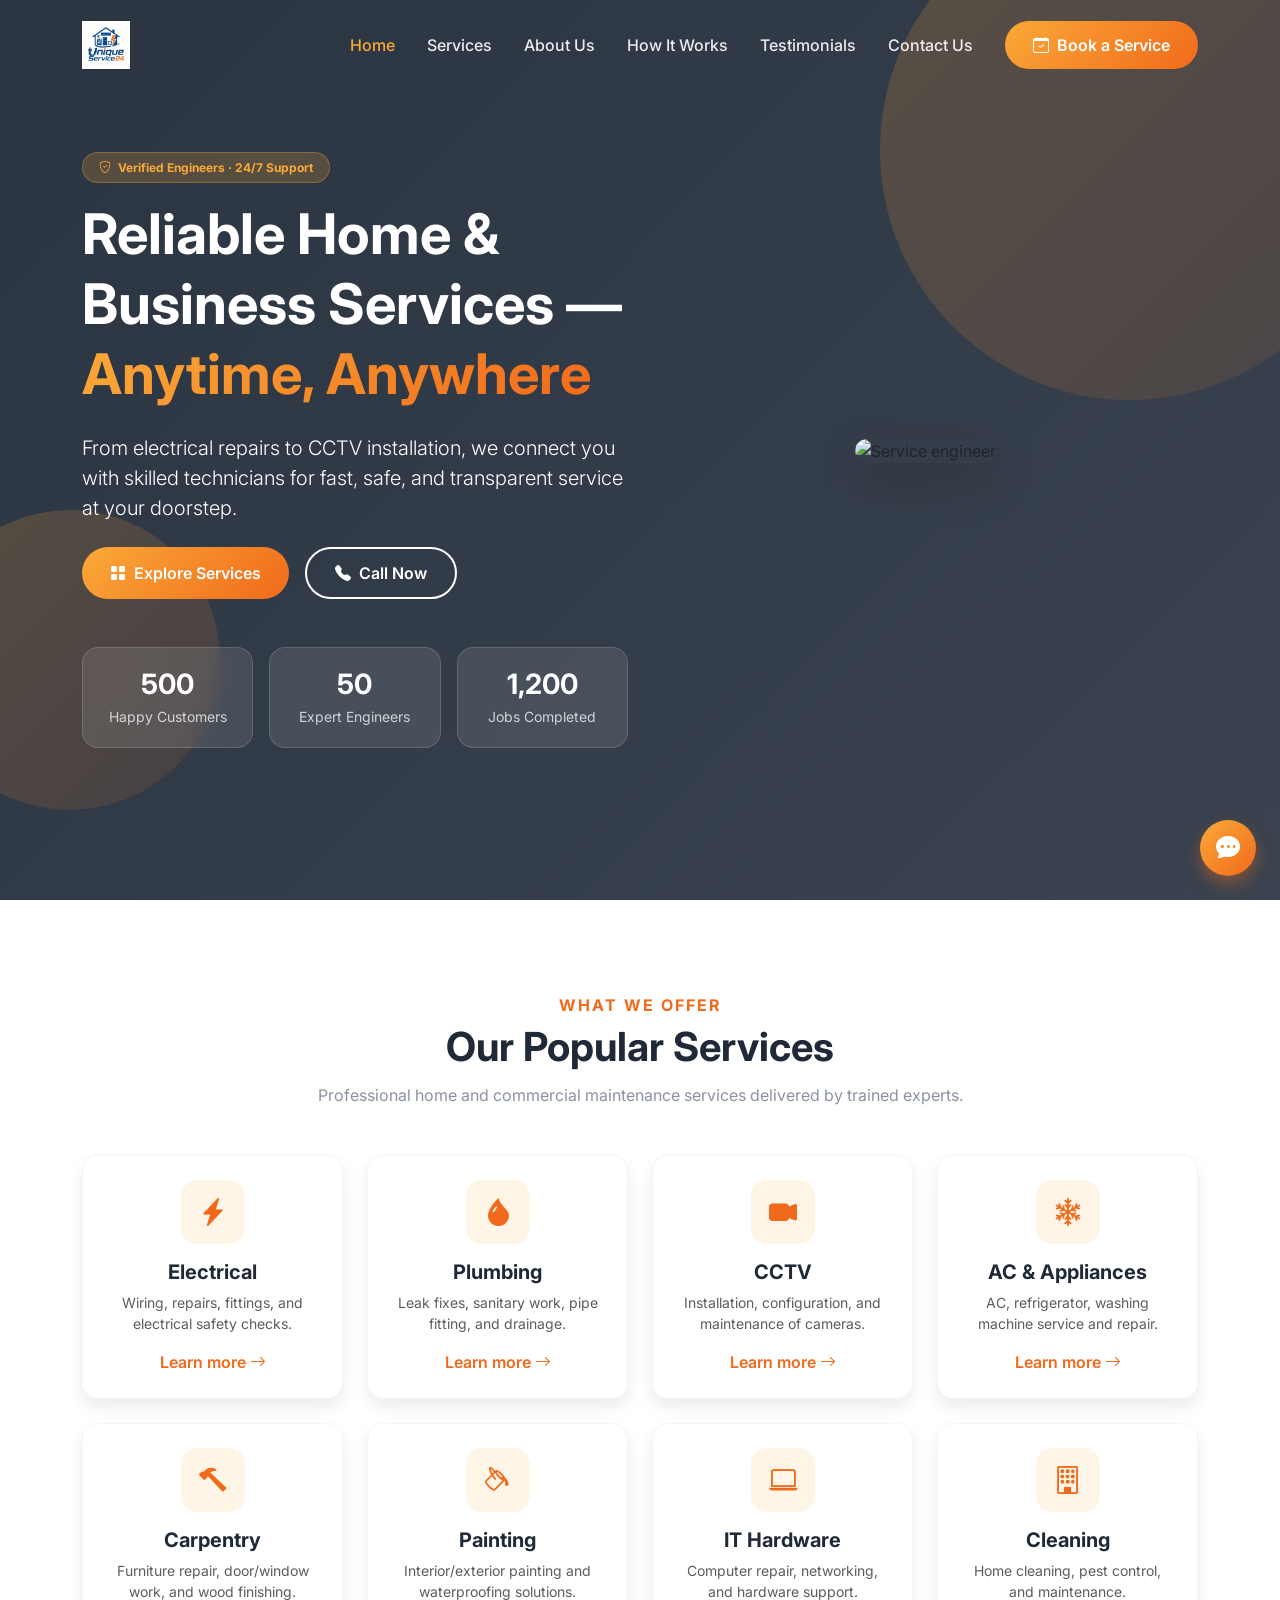
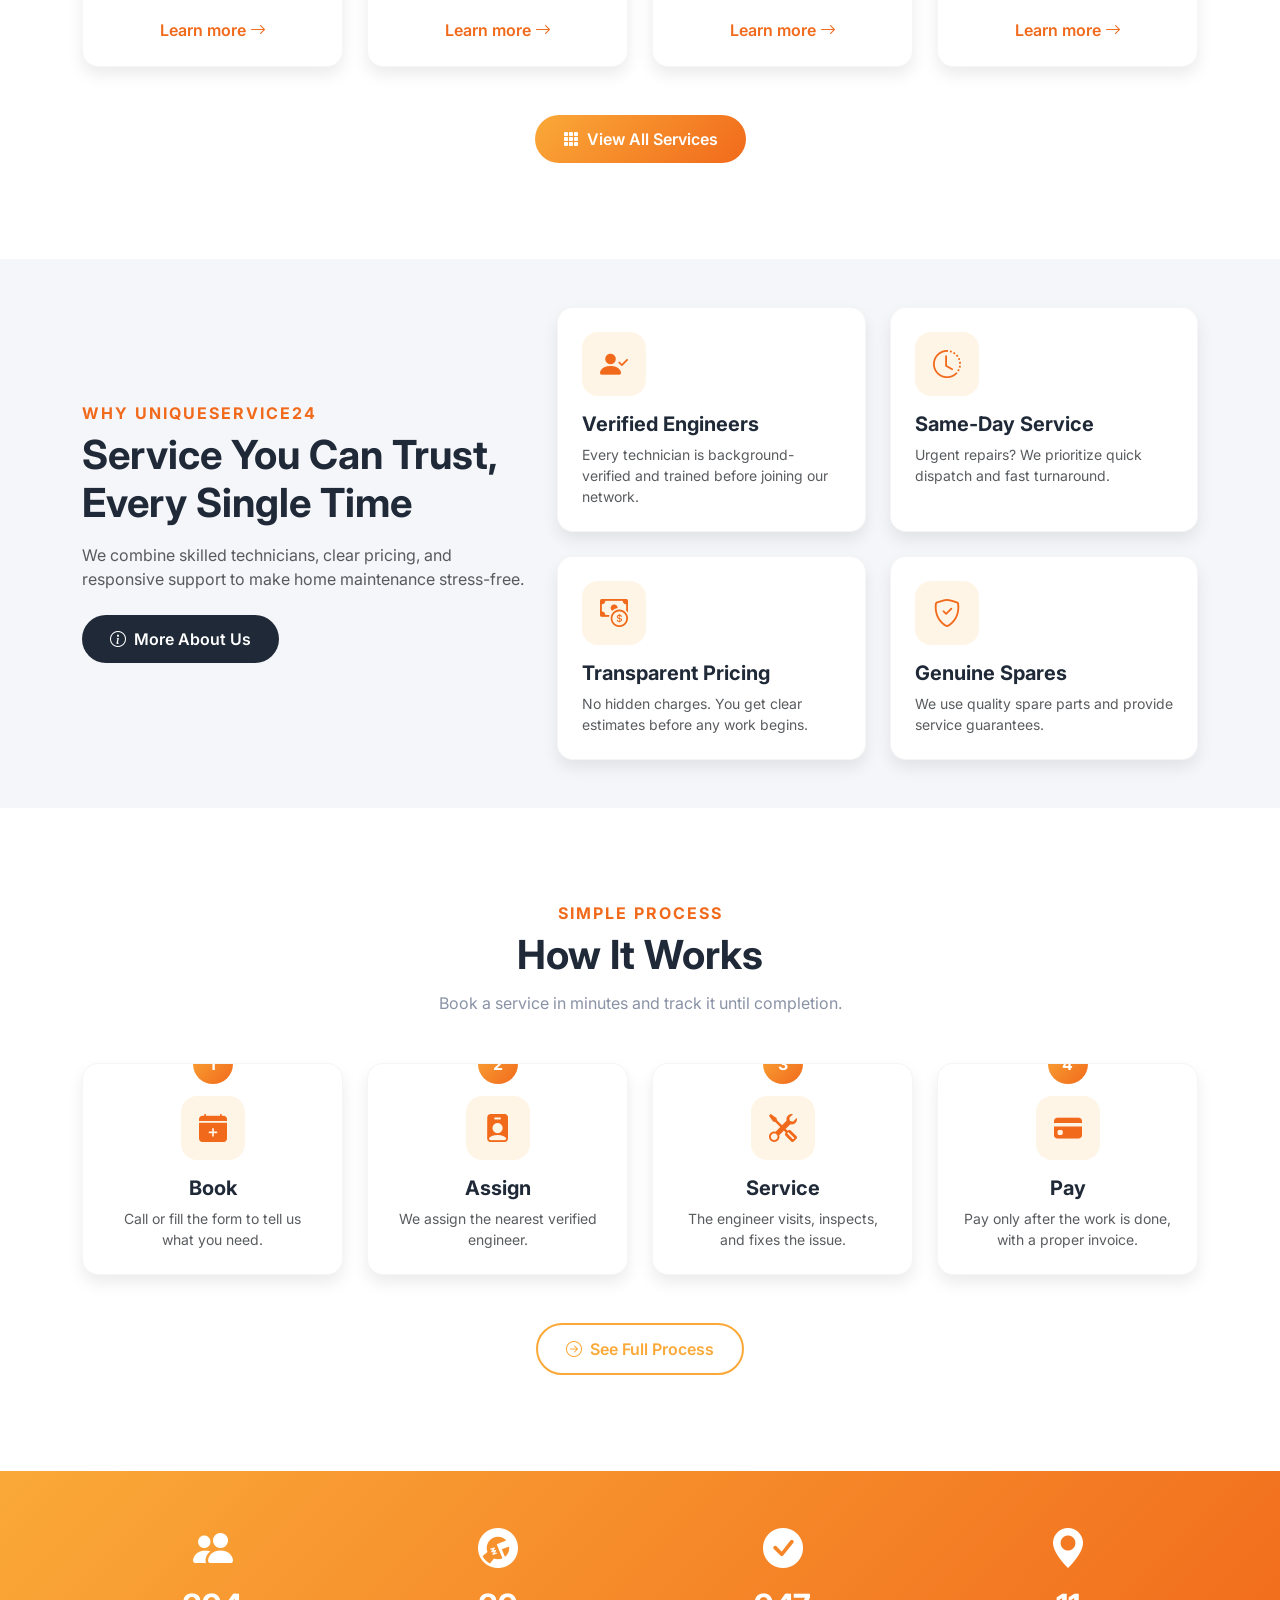
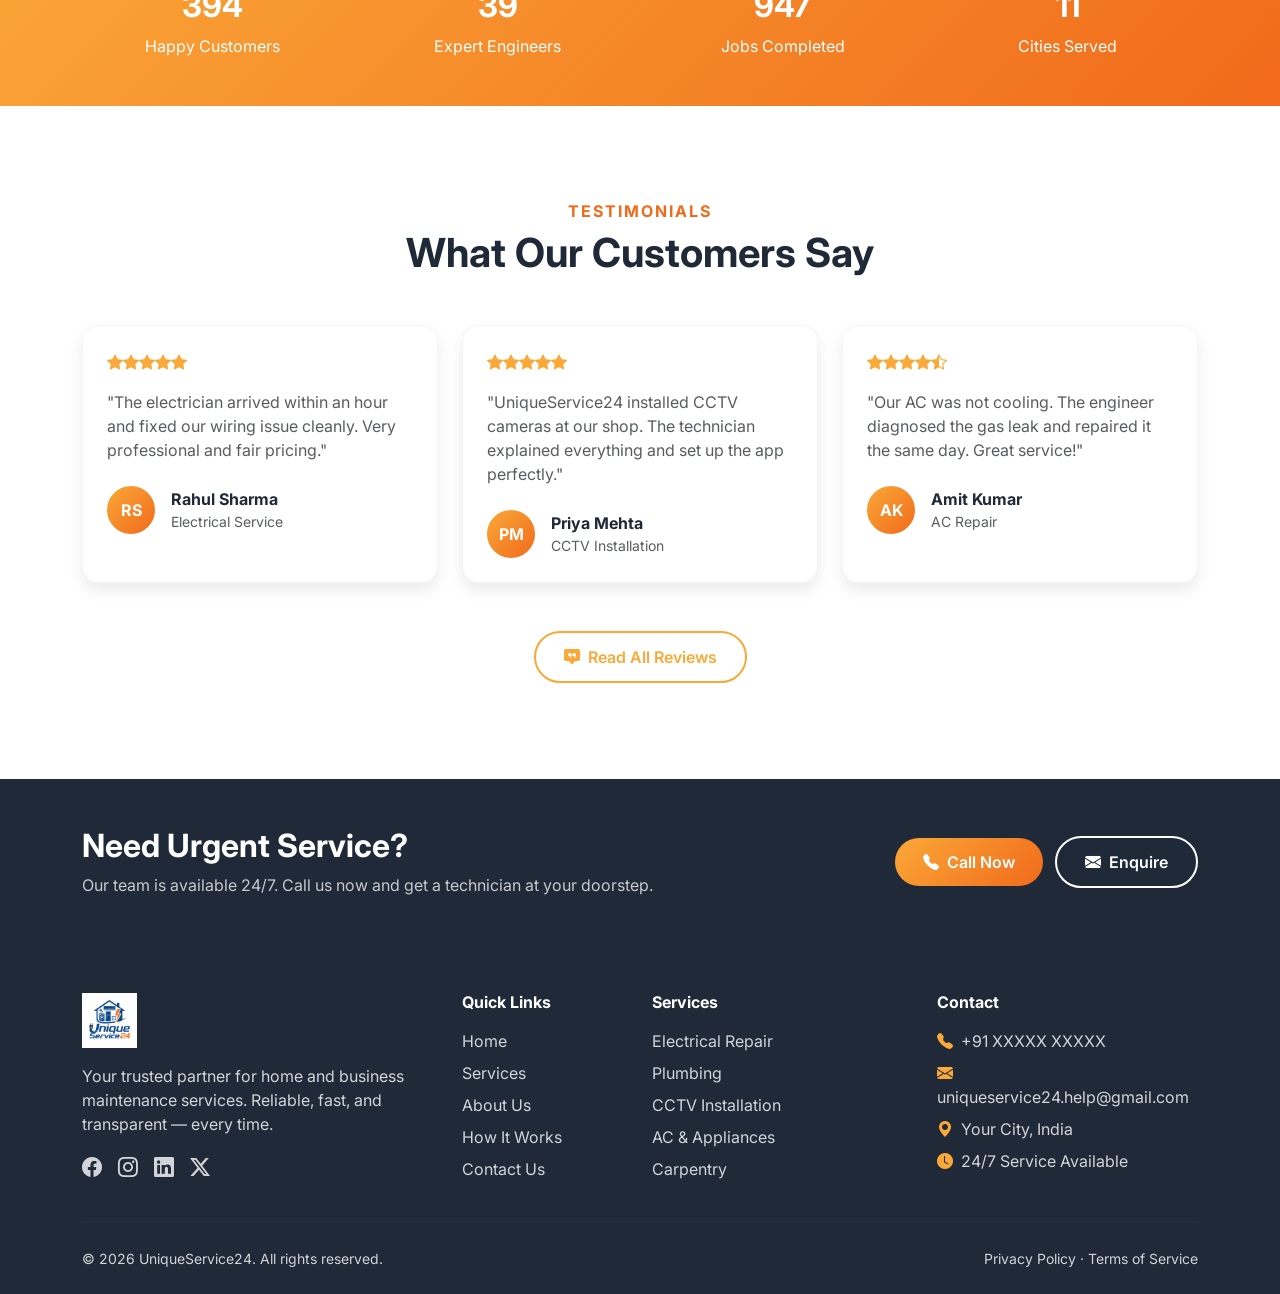
==== index.html @ ceafb5de "Initial marketing site deployment with custom domain uniqueservice24.in Co-authored-by: Cursor <curs" ====
<!DOCTYPE html>
<html lang="en">
<head>
    <meta charset="UTF-8">
    <meta name="viewport" content="width=device-width, initial-scale=1.0">
    <title>UniqueService24 - Reliable Home & Business Services</title>
    <meta name="description" content="Book trusted electricians, plumbers, CCTV experts, AC technicians and more. 24/7 service, verified engineers, transparent pricing.">
    <link rel="preconnect" href="https://fonts.googleapis.com">
    <link href="https://fonts.googleapis.com/css2?family=Inter:wght@300;400;500;600;700&display=swap" rel="stylesheet">
    <link href="https://cdn.jsdelivr.net/npm/bootstrap@5.3.2/dist/css/bootstrap.min.css" rel="stylesheet">
    <link rel="stylesheet" href="https://cdn.jsdelivr.net/npm/bootstrap-icons@1.11.1/font/bootstrap-icons.css">
    <link href="https://unpkg.com/aos@2.3.1/dist/aos.css" rel="stylesheet">
    <link rel="icon" type="image/png" href="images/logo.png">
    <link rel="stylesheet" href="css/styles.css">
</head>
<body>
    <!-- Navbar -->
    <nav class="navbar navbar-expand-lg fixed-top us24-navbar">
        <div class="container">
            <a class="navbar-brand" href="index.html">
                <img src="images/logo.png" alt="UniqueService24" height="48">
            </a>
            <button class="navbar-toggler border-0" type="button" data-bs-toggle="collapse" data-bs-target="#mainNav">
                <span class="navbar-toggler-icon" style="filter: invert(1);"></span>
            </button>
            <div class="collapse navbar-collapse" id="mainNav">
                <ul class="navbar-nav ms-auto align-items-lg-center">
                    <li class="nav-item"><a class="nav-link active" href="index.html">Home</a></li>
                    <li class="nav-item"><a class="nav-link" href="services.html">Services</a></li>
                    <li class="nav-item"><a class="nav-link" href="about.html">About Us</a></li>
                    <li class="nav-item"><a class="nav-link" href="how-it-works.html">How It Works</a></li>
                    <li class="nav-item"><a class="nav-link" href="testimonials.html">Testimonials</a></li>
                    <li class="nav-item"><a class="nav-link" href="contact.html">Contact Us</a></li>
                    <li class="nav-item ms-lg-3 mt-2 mt-lg-0">
                        <a href="contact.html" class="us24-btn-primary text-decoration-none"><i class="bi bi-calendar-check"></i> Book a Service</a>
                    </li>
                </ul>
            </div>
        </div>
    </nav>

    <!-- Hero -->
    <section class="us24-hero">
        <div class="us24-hero-bg"></div>
        <div class="us24-hero-shape us24-hero-shape-1"></div>
        <div class="us24-hero-shape us24-hero-shape-2"></div>
        <div class="container position-relative">
            <div class="row align-items-center min-vh-100 py-5">
                <div class="col-lg-6 text-white" data-aos="fade-right">
                    <div class="badge rounded-pill px-3 py-2 mb-3" style="background: rgba(250,169,56,0.2); color: #FAA938; border: 1px solid rgba(250,169,56,0.3);">
                        <i class="bi bi-shield-check me-1"></i> Verified Engineers &middot; 24/7 Support
                    </div>
                    <h1 class="display-4 fw-bold mb-4 lh-sm">Reliable Home & Business Services — <span class="us24-gradient-text">Anytime, Anywhere</span></h1>
                    <p class="lead mb-4 opacity-90">From electrical repairs to CCTV installation, we connect you with skilled technicians for fast, safe, and transparent service at your doorstep.</p>
                    <div class="d-flex flex-wrap gap-3 mb-5">
                        <a href="services.html" class="us24-btn-primary text-decoration-none"><i class="bi bi-grid-fill"></i> Explore Services</a>
                        <a href="contact.html" class="us24-btn-outline border-white text-white text-decoration-none"><i class="bi bi-telephone-fill"></i> Call Now</a>
                    </div>
                    <div class="row g-3">
                        <div class="col-sm-4">
                            <div class="us24-stat-card text-center">
                                <div class="h3 fw-bold mb-1" data-counter="500">0</div>
                                <div class="small opacity-75">Happy Customers</div>
                            </div>
                        </div>
                        <div class="col-sm-4">
                            <div class="us24-stat-card text-center">
                                <div class="h3 fw-bold mb-1" data-counter="50">0</div>
                                <div class="small opacity-75">Expert Engineers</div>
                            </div>
                        </div>
                        <div class="col-sm-4">
                            <div class="us24-stat-card text-center">
                                <div class="h3 fw-bold mb-1" data-counter="1200">0</div>
                                <div class="small opacity-75">Jobs Completed</div>
                            </div>
                        </div>
                    </div>
                </div>
                <div class="col-lg-6 text-center d-none d-lg-block" data-aos="fade-left">
                    <img src="https://images.unsplash.com/photo-1621905252507-b35492cc74b4?auto=format&fit=crop&w=800&q=80" alt="Service engineer" class="img-fluid rounded-4 shadow-lg us24-hero-image">
                </div>
            </div>
        </div>
    </section>

    <!-- Service Categories -->
    <section class="py-5 my-5">
        <div class="container">
            <div class="text-center mb-5" data-aos="fade-up">
                <h6 class="text-uppercase fw-bold mb-2" style="color: #F16A1B; letter-spacing: 2px;">What We Offer</h6>
                <h2 class="us24-section-title display-6">Our Popular Services</h2>
                <p class="us24-section-subtitle mx-auto">Professional home and commercial maintenance services delivered by trained experts.</p>
            </div>
            <div class="row g-4">
                <div class="col-md-6 col-lg-3" data-aos="fade-up" data-aos-delay="0">
                    <div class="us24-card p-4 h-100 text-center">
                        <div class="us24-icon-box mx-auto mb-3"><i class="bi bi-lightning-charge-fill"></i></div>
                        <h5 class="fw-bold mb-2" style="color: #1F2937;">Electrical</h5>
                        <p class="text-muted small mb-3">Wiring, repairs, fittings, and electrical safety checks.</p>
                        <a href="services.html" class="text-decoration-none fw-semibold" style="color: #F16A1B;">Learn more <i class="bi bi-arrow-right"></i></a>
                    </div>
                </div>
                <div class="col-md-6 col-lg-3" data-aos="fade-up" data-aos-delay="100">
                    <div class="us24-card p-4 h-100 text-center">
                        <div class="us24-icon-box mx-auto mb-3"><i class="bi bi-droplet-fill"></i></div>
                        <h5 class="fw-bold mb-2" style="color: #1F2937;">Plumbing</h5>
                        <p class="text-muted small mb-3">Leak fixes, sanitary work, pipe fitting, and drainage.</p>
                        <a href="services.html" class="text-decoration-none fw-semibold" style="color: #F16A1B;">Learn more <i class="bi bi-arrow-right"></i></a>
                    </div>
                </div>
                <div class="col-md-6 col-lg-3" data-aos="fade-up" data-aos-delay="200">
                    <div class="us24-card p-4 h-100 text-center">
                        <div class="us24-icon-box mx-auto mb-3"><i class="bi bi-camera-video-fill"></i></div>
                        <h5 class="fw-bold mb-2" style="color: #1F2937;">CCTV</h5>
                        <p class="text-muted small mb-3">Installation, configuration, and maintenance of cameras.</p>
                        <a href="services.html" class="text-decoration-none fw-semibold" style="color: #F16A1B;">Learn more <i class="bi bi-arrow-right"></i></a>
                    </div>
                </div>
                <div class="col-md-6 col-lg-3" data-aos="fade-up" data-aos-delay="300">
                    <div class="us24-card p-4 h-100 text-center">
                        <div class="us24-icon-box mx-auto mb-3"><i class="bi bi-snow2"></i></div>
                        <h5 class="fw-bold mb-2" style="color: #1F2937;">AC & Appliances</h5>
                        <p class="text-muted small mb-3">AC, refrigerator, washing machine service and repair.</p>
                        <a href="services.html" class="text-decoration-none fw-semibold" style="color: #F16A1B;">Learn more <i class="bi bi-arrow-right"></i></a>
                    </div>
                </div>
                <div class="col-md-6 col-lg-3" data-aos="fade-up" data-aos-delay="0">
                    <div class="us24-card p-4 h-100 text-center">
                        <div class="us24-icon-box mx-auto mb-3"><i class="bi bi-hammer"></i></div>
                        <h5 class="fw-bold mb-2" style="color: #1F2937;">Carpentry</h5>
                        <p class="text-muted small mb-3">Furniture repair, door/window work, and wood finishing.</p>
                        <a href="services.html" class="text-decoration-none fw-semibold" style="color: #F16A1B;">Learn more <i class="bi bi-arrow-right"></i></a>
                    </div>
                </div>
                <div class="col-md-6 col-lg-3" data-aos="fade-up" data-aos-delay="100">
                    <div class="us24-card p-4 h-100 text-center">
                        <div class="us24-icon-box mx-auto mb-3"><i class="bi bi-paint-bucket"></i></div>
                        <h5 class="fw-bold mb-2" style="color: #1F2937;">Painting</h5>
                        <p class="text-muted small mb-3">Interior/exterior painting and waterproofing solutions.</p>
                        <a href="services.html" class="text-decoration-none fw-semibold" style="color: #F16A1B;">Learn more <i class="bi bi-arrow-right"></i></a>
                    </div>
                </div>
                <div class="col-md-6 col-lg-3" data-aos="fade-up" data-aos-delay="200">
                    <div class="us24-card p-4 h-100 text-center">
                        <div class="us24-icon-box mx-auto mb-3"><i class="bi bi-laptop"></i></div>
                        <h5 class="fw-bold mb-2" style="color: #1F2937;">IT Hardware</h5>
                        <p class="text-muted small mb-3">Computer repair, networking, and hardware support.</p>
                        <a href="services.html" class="text-decoration-none fw-semibold" style="color: #F16A1B;">Learn more <i class="bi bi-arrow-right"></i></a>
                    </div>
                </div>
                <div class="col-md-6 col-lg-3" data-aos="fade-up" data-aos-delay="300">
                    <div class="us24-card p-4 h-100 text-center">
                        <div class="us24-icon-box mx-auto mb-3"><i class="bi bi-building"></i></div>
                        <h5 class="fw-bold mb-2" style="color: #1F2937;">Cleaning</h5>
                        <p class="text-muted small mb-3">Home cleaning, pest control, and maintenance.</p>
                        <a href="services.html" class="text-decoration-none fw-semibold" style="color: #F16A1B;">Learn more <i class="bi bi-arrow-right"></i></a>
                    </div>
                </div>
            </div>
            <div class="text-center mt-5" data-aos="fade-up">
                <a href="services.html" class="us24-btn-primary text-decoration-none"><i class="bi bi-grid-3x3-gap-fill"></i> View All Services</a>
            </div>
        </div>
    </section>

    <!-- Why Choose Us -->
    <section class="py-5" style="background-color: #F5F6FA;">
        <div class="container">
            <div class="row align-items-center">
                <div class="col-lg-5 mb-4 mb-lg-0" data-aos="fade-right">
                    <h6 class="text-uppercase fw-bold mb-2" style="color: #F16A1B; letter-spacing: 2px;">Why UniqueService24</h6>
                    <h2 class="us24-section-title display-6 mb-3">Service You Can Trust, Every Single Time</h2>
                    <p class="text-muted mb-4">We combine skilled technicians, clear pricing, and responsive support to make home maintenance stress-free.</p>
                    <a href="about.html" class="us24-btn-navy text-decoration-none"><i class="bi bi-info-circle"></i> More About Us</a>
                </div>
                <div class="col-lg-7">
                    <div class="row g-4">
                        <div class="col-md-6" data-aos="fade-up" data-aos-delay="0">
                            <div class="us24-card p-4 h-100">
                                <div class="us24-icon-box mb-3"><i class="bi bi-person-check-fill"></i></div>
                                <h5 class="fw-bold" style="color: #1F2937;">Verified Engineers</h5>
                                <p class="text-muted small mb-0">Every technician is background-verified and trained before joining our network.</p>
                            </div>
                        </div>
                        <div class="col-md-6" data-aos="fade-up" data-aos-delay="100">
                            <div class="us24-card p-4 h-100">
                                <div class="us24-icon-box mb-3"><i class="bi bi-clock-history"></i></div>
                                <h5 class="fw-bold" style="color: #1F2937;">Same-Day Service</h5>
                                <p class="text-muted small mb-0">Urgent repairs? We prioritize quick dispatch and fast turnaround.</p>
                            </div>
                        </div>
                        <div class="col-md-6" data-aos="fade-up" data-aos-delay="200">
                            <div class="us24-card p-4 h-100">
                                <div class="us24-icon-box mb-3"><i class="bi bi-cash-coin"></i></div>
                                <h5 class="fw-bold" style="color: #1F2937;">Transparent Pricing</h5>
                                <p class="text-muted small mb-0">No hidden charges. You get clear estimates before any work begins.</p>
                            </div>
                        </div>
                        <div class="col-md-6" data-aos="fade-up" data-aos-delay="300">
                            <div class="us24-card p-4 h-100">
                                <div class="us24-icon-box mb-3"><i class="bi bi-shield-check"></i></div>
                                <h5 class="fw-bold" style="color: #1F2937;">Genuine Spares</h5>
                                <p class="text-muted small mb-0">We use quality spare parts and provide service guarantees.</p>
                            </div>
                        </div>
                    </div>
                </div>
            </div>
        </div>
    </section>

    <!-- How It Works -->
    <section class="py-5 my-5">
        <div class="container">
            <div class="text-center mb-5" data-aos="fade-up">
                <h6 class="text-uppercase fw-bold mb-2" style="color: #F16A1B; letter-spacing: 2px;">Simple Process</h6>
                <h2 class="us24-section-title display-6">How It Works</h2>
                <p class="us24-section-subtitle mx-auto">Book a service in minutes and track it until completion.</p>
            </div>
            <div class="row g-4">
                <div class="col-md-6 col-lg-3" data-aos="fade-up" data-aos-delay="0">
                    <div class="us24-card p-4 text-center h-100 position-relative">
                        <div class="position-absolute top-0 start-50 translate-middle rounded-circle d-flex align-items-center justify-content-center fw-bold text-white" style="width: 40px; height: 40px; background: linear-gradient(135deg, #FAA938, #F16A1B);">1</div>
                        <div class="us24-icon-box mx-auto mb-3 mt-2"><i class="bi bi-calendar-plus-fill"></i></div>
                        <h5 class="fw-bold" style="color: #1F2937;">Book</h5>
                        <p class="text-muted small mb-0">Call or fill the form to tell us what you need.</p>
                    </div>
                </div>
                <div class="col-md-6 col-lg-3" data-aos="fade-up" data-aos-delay="100">
                    <div class="us24-card p-4 text-center h-100 position-relative">
                        <div class="position-absolute top-0 start-50 translate-middle rounded-circle d-flex align-items-center justify-content-center fw-bold text-white" style="width: 40px; height: 40px; background: linear-gradient(135deg, #FAA938, #F16A1B);">2</div>
                        <div class="us24-icon-box mx-auto mb-3 mt-2"><i class="bi bi-person-badge-fill"></i></div>
                        <h5 class="fw-bold" style="color: #1F2937;">Assign</h5>
                        <p class="text-muted small mb-0">We assign the nearest verified engineer.</p>
                    </div>
                </div>
                <div class="col-md-6 col-lg-3" data-aos="fade-up" data-aos-delay="200">
                    <div class="us24-card p-4 text-center h-100 position-relative">
                        <div class="position-absolute top-0 start-50 translate-middle rounded-circle d-flex align-items-center justify-content-center fw-bold text-white" style="width: 40px; height: 40px; background: linear-gradient(135deg, #FAA938, #F16A1B);">3</div>
                        <div class="us24-icon-box mx-auto mb-3 mt-2"><i class="bi bi-tools"></i></div>
                        <h5 class="fw-bold" style="color: #1F2937;">Service</h5>
                        <p class="text-muted small mb-0">The engineer visits, inspects, and fixes the issue.</p>
                    </div>
                </div>
                <div class="col-md-6 col-lg-3" data-aos="fade-up" data-aos-delay="300">
                    <div class="us24-card p-4 text-center h-100 position-relative">
                        <div class="position-absolute top-0 start-50 translate-middle rounded-circle d-flex align-items-center justify-content-center fw-bold text-white" style="width: 40px; height: 40px; background: linear-gradient(135deg, #FAA938, #F16A1B);">4</div>
                        <div class="us24-icon-box mx-auto mb-3 mt-2"><i class="bi bi-credit-card-fill"></i></div>
                        <h5 class="fw-bold" style="color: #1F2937;">Pay</h5>
                        <p class="text-muted small mb-0">Pay only after the work is done, with a proper invoice.</p>
                    </div>
                </div>
            </div>
            <div class="text-center mt-5" data-aos="fade-up">
                <a href="how-it-works.html" class="us24-btn-outline text-decoration-none"><i class="bi bi-arrow-right-circle"></i> See Full Process</a>
            </div>
        </div>
    </section>

    <!-- Stats -->
    <section class="py-5 us24-gradient-bg text-white">
        <div class="container">
            <div class="row g-4 text-center">
                <div class="col-6 col-lg-3" data-aos="zoom-in" data-aos-delay="0">
                    <i class="bi bi-people-fill fs-1 mb-2 d-block"></i>
                    <div class="h2 fw-bold" data-counter="500">0</div>
                    <div>Happy Customers</div>
                </div>
                <div class="col-6 col-lg-3" data-aos="zoom-in" data-aos-delay="100">
                    <i class="bi bi-wrench-adjustable-circle-fill fs-1 mb-2 d-block"></i>
                    <div class="h2 fw-bold" data-counter="50">0</div>
                    <div>Expert Engineers</div>
                </div>
                <div class="col-6 col-lg-3" data-aos="zoom-in" data-aos-delay="200">
                    <i class="bi bi-check-circle-fill fs-1 mb-2 d-block"></i>
                    <div class="h2 fw-bold" data-counter="1200">0</div>
                    <div>Jobs Completed</div>
                </div>
                <div class="col-6 col-lg-3" data-aos="zoom-in" data-aos-delay="300">
                    <i class="bi bi-geo-alt-fill fs-1 mb-2 d-block"></i>
                    <div class="h2 fw-bold" data-counter="15">0</div>
                    <div>Cities Served</div>
                </div>
            </div>
        </div>
    </section>

    <!-- Testimonials Preview -->
    <section class="py-5 my-5">
        <div class="container">
            <div class="text-center mb-5" data-aos="fade-up">
                <h6 class="text-uppercase fw-bold mb-2" style="color: #F16A1B; letter-spacing: 2px;">Testimonials</h6>
                <h2 class="us24-section-title display-6">What Our Customers Say</h2>
            </div>
            <div class="row g-4">
                <div class="col-md-4" data-aos="fade-up" data-aos-delay="0">
                    <div class="us24-card p-4 h-100">
                        <div class="mb-3" style="color: #FAA938;">
                            <i class="bi bi-star-fill"></i><i class="bi bi-star-fill"></i><i class="bi bi-star-fill"></i><i class="bi bi-star-fill"></i><i class="bi bi-star-fill"></i>
                        </div>
                        <p class="text-muted mb-4">"The electrician arrived within an hour and fixed our wiring issue cleanly. Very professional and fair pricing."</p>
                        <div class="d-flex align-items-center">
                            <div class="rounded-circle d-flex align-items-center justify-content-center fw-bold text-white me-3" style="width: 48px; height: 48px; background: linear-gradient(135deg, #FAA938, #F16A1B);">RS</div>
                            <div>
                                <div class="fw-bold" style="color: #1F2937;">Rahul Sharma</div>
                                <div class="small text-muted">Electrical Service</div>
                            </div>
                        </div>
                    </div>
                </div>
                <div class="col-md-4" data-aos="fade-up" data-aos-delay="100">
                    <div class="us24-card p-4 h-100">
                        <div class="mb-3" style="color: #FAA938;">
                            <i class="bi bi-star-fill"></i><i class="bi bi-star-fill"></i><i class="bi bi-star-fill"></i><i class="bi bi-star-fill"></i><i class="bi bi-star-fill"></i>
                        </div>
                        <p class="text-muted mb-4">"UniqueService24 installed CCTV cameras at our shop. The technician explained everything and set up the app perfectly."</p>
                        <div class="d-flex align-items-center">
                            <div class="rounded-circle d-flex align-items-center justify-content-center fw-bold text-white me-3" style="width: 48px; height: 48px; background: linear-gradient(135deg, #FAA938, #F16A1B);">PM</div>
                            <div>
                                <div class="fw-bold" style="color: #1F2937;">Priya Mehta</div>
                                <div class="small text-muted">CCTV Installation</div>
                            </div>
                        </div>
                    </div>
                </div>
                <div class="col-md-4" data-aos="fade-up" data-aos-delay="200">
                    <div class="us24-card p-4 h-100">
                        <div class="mb-3" style="color: #FAA938;">
                            <i class="bi bi-star-fill"></i><i class="bi bi-star-fill"></i><i class="bi bi-star-fill"></i><i class="bi bi-star-fill"></i><i class="bi bi-star-half"></i>
                        </div>
                        <p class="text-muted mb-4">"Our AC was not cooling. The engineer diagnosed the gas leak and repaired it the same day. Great service!"</p>
                        <div class="d-flex align-items-center">
                            <div class="rounded-circle d-flex align-items-center justify-content-center fw-bold text-white me-3" style="width: 48px; height: 48px; background: linear-gradient(135deg, #FAA938, #F16A1B);">AK</div>
                            <div>
                                <div class="fw-bold" style="color: #1F2937;">Amit Kumar</div>
                                <div class="small text-muted">AC Repair</div>
                            </div>
                        </div>
                    </div>
                </div>
            </div>
            <div class="text-center mt-5" data-aos="fade-up">
                <a href="testimonials.html" class="us24-btn-outline text-decoration-none"><i class="bi bi-chat-square-quote-fill"></i> Read All Reviews</a>
            </div>
        </div>
    </section>

    <!-- CTA Banner -->
    <section class="py-5" style="background-color: #1F2937;">
        <div class="container">
            <div class="row align-items-center">
                <div class="col-lg-8 text-white mb-4 mb-lg-0" data-aos="fade-right">
                    <h2 class="fw-bold mb-2">Need Urgent Service?</h2>
                    <p class="mb-0 opacity-75">Our team is available 24/7. Call us now and get a technician at your doorstep.</p>
                </div>
                <div class="col-lg-4 text-lg-end" data-aos="fade-left">
                    <a href="contact.html" class="us24-btn-primary text-decoration-none me-2"><i class="bi bi-telephone-fill"></i> Call Now</a>
                    <a href="contact.html" class="us24-btn-outline border-white text-white text-decoration-none"><i class="bi bi-envelope-fill"></i> Enquire</a>
                </div>
            </div>
        </div>
    </section>

    <!-- Footer -->
    <footer class="us24-footer pt-5 pb-4">
        <div class="container">
            <div class="row g-4">
                <div class="col-lg-4">
                    <a class="d-block mb-3" href="index.html">
                        <img src="images/logo.png" alt="UniqueService24" height="55">
                    </a>
                    <p>Your trusted partner for home and business maintenance services. Reliable, fast, and transparent — every time.</p>
                    <div class="d-flex gap-3 mt-3">
                        <a href="#" class="fs-5"><i class="bi bi-facebook"></i></a>
                        <a href="#" class="fs-5"><i class="bi bi-instagram"></i></a>
                        <a href="#" class="fs-5"><i class="bi bi-linkedin"></i></a>
                        <a href="#" class="fs-5"><i class="bi bi-twitter-x"></i></a>
                    </div>
                </div>
                <div class="col-lg-2 col-md-4">
                    <h6 class="text-white fw-bold mb-3">Quick Links</h6>
                    <ul class="list-unstyled">
                        <li class="mb-2"><a href="index.html">Home</a></li>
                        <li class="mb-2"><a href="services.html">Services</a></li>
                        <li class="mb-2"><a href="about.html">About Us</a></li>
                        <li class="mb-2"><a href="how-it-works.html">How It Works</a></li>
                        <li class="mb-2"><a href="contact.html">Contact Us</a></li>
                    </ul>
                </div>
                <div class="col-lg-3 col-md-4">
                    <h6 class="text-white fw-bold mb-3">Services</h6>
                    <ul class="list-unstyled">
                        <li class="mb-2"><a href="services.html">Electrical Repair</a></li>
                        <li class="mb-2"><a href="services.html">Plumbing</a></li>
                        <li class="mb-2"><a href="services.html">CCTV Installation</a></li>
                        <li class="mb-2"><a href="services.html">AC & Appliances</a></li>
                        <li class="mb-2"><a href="services.html">Carpentry</a></li>
                    </ul>
                </div>
                <div class="col-lg-3 col-md-4">
                    <h6 class="text-white fw-bold mb-3">Contact</h6>
                    <ul class="list-unstyled">
                        <li class="mb-2"><i class="bi bi-telephone-fill me-2" style="color: #FAA938;"></i>+91 XXXXX XXXXX</li>
                        <li class="mb-2"><i class="bi bi-envelope-fill me-2" style="color: #FAA938;"></i>uniqueservice24.help@gmail.com</li>
                        <li class="mb-2"><i class="bi bi-geo-alt-fill me-2" style="color: #FAA938;"></i>Your City, India</li>
                        <li class="mb-2"><i class="bi bi-clock-fill me-2" style="color: #FAA938;"></i>24/7 Service Available</li>
                    </ul>
                </div>
            </div>
            <hr class="my-4" style="border-color: rgba(255,255,255,0.1);">
            <div class="row">
                <div class="col-md-6 text-center text-md-start">
                    <small>&copy; <span class="current-year"></span> UniqueService24. All rights reserved.</small>
                </div>
                <div class="col-md-6 text-center text-md-end">
                    <small><a href="#">Privacy Policy</a> &middot; <a href="#">Terms of Service</a></small>
                </div>
            </div>
        </div>
    </footer>

    <!-- Floating Call Button -->
    <a href="contact.html" class="us24-fab text-decoration-none" title="Contact Us">
        <i class="bi bi-chat-dots-fill fs-4"></i>
    </a>

    <script src="https://cdn.jsdelivr.net/npm/bootstrap@5.3.2/dist/js/bootstrap.bundle.min.js"></script>
    <script src="https://unpkg.com/aos@2.3.1/dist/aos.js"></script>
    <script src="js/main.js"></script>
</body>
</html>
---- css/styles.css ----
/* UniqueService24 Marketing Site - Custom Theme */

:root {
  --us24-orange: #FAA938;
  --us24-orange-deep: #F16A1B;
  --us24-navy: #1F2937;
  --us24-slate: #8A92A6;
  --us24-light: #F5F6FA;
  --us24-white: #ffffff;
  --us24-dark: #212529;
  --us24-radius: 0.75rem;
  --us24-radius-lg: 1rem;
  --us24-shadow: 0 0.5rem 1rem rgba(0, 0, 0, 0.08);
  --us24-shadow-lg: 0 1rem 2rem rgba(0, 0, 0, 0.12);
}

body {
  font-family: 'Inter', system-ui, -apple-system, BlinkMacSystemFont, 'Segoe UI', Roboto, sans-serif;
  color: var(--us24-dark);
  scroll-behavior: smooth;
}

/* Gradient utilities */
.us24-gradient-text {
  background: linear-gradient(135deg, var(--us24-orange) 0%, var(--us24-orange-deep) 100%);
  -webkit-background-clip: text;
  -webkit-text-fill-color: transparent;
  background-clip: text;
}

.us24-gradient-bg {
  background: linear-gradient(135deg, var(--us24-orange) 0%, var(--us24-orange-deep) 100%);
}

.us24-gradient-hero {
  background: linear-gradient(135deg, rgba(31, 41, 55, 0.95) 0%, rgba(31, 41, 55, 0.85) 100%);
}

/* Buttons */
.us24-btn-primary {
  background: linear-gradient(135deg, var(--us24-orange) 0%, var(--us24-orange-deep) 100%);
  color: white;
  padding: 0.75rem 1.75rem;
  border-radius: 50rem;
  font-weight: 600;
  transition: all 0.3s ease;
  display: inline-flex;
  align-items: center;
  gap: 0.5rem;
  border: none;
}

.us24-btn-primary:hover {
  transform: translateY(-2px);
  box-shadow: 0 0.5rem 1.25rem rgba(241, 106, 27, 0.35);
  color: white;
}

.us24-btn-outline {
  border: 2px solid var(--us24-orange);
  color: var(--us24-orange);
  padding: 0.75rem 1.75rem;
  border-radius: 50rem;
  font-weight: 600;
  transition: all 0.3s ease;
  display: inline-flex;
  align-items: center;
  gap: 0.5rem;
  background: transparent;
}

.us24-btn-outline:hover {
  background: linear-gradient(135deg, var(--us24-orange) 0%, var(--us24-orange-deep) 100%);
  color: white;
  transform: translateY(-2px);
}

.us24-btn-navy {
  background-color: var(--us24-navy);
  color: white;
  padding: 0.75rem 1.75rem;
  border-radius: 50rem;
  font-weight: 600;
  transition: all 0.3s ease;
  display: inline-flex;
  align-items: center;
  gap: 0.5rem;
  border: none;
}

.us24-btn-navy:hover {
  background-color: #111827;
  transform: translateY(-2px);
  color: white;
}

/* Cards */
.us24-card {
  background: white;
  border-radius: var(--us24-radius-lg);
  box-shadow: var(--us24-shadow);
  transition: all 0.3s ease;
  border: 1px solid rgba(0, 0, 0, 0.04);
  overflow: hidden;
}

.us24-card:hover {
  transform: translateY(-6px);
  box-shadow: var(--us24-shadow-lg);
}

.us24-icon-box {
  width: 64px;
  height: 64px;
  border-radius: 1rem;
  display: flex;
  align-items: center;
  justify-content: center;
  font-size: 1.75rem;
  background: rgba(250, 169, 56, 0.12);
  color: var(--us24-orange-deep);
}

/* Section title */
.us24-section-title {
  font-weight: 700;
  color: var(--us24-navy);
  margin-bottom: 0.75rem;
}

.us24-section-subtitle {
  color: var(--us24-slate);
  max-width: 700px;
}

/* Navbar */
.us24-navbar {
  transition: all 0.3s ease;
  padding: 1rem 0;
}

.us24-navbar.scrolled {
  background: rgba(255, 255, 255, 0.98);
  backdrop-filter: blur(10px);
  box-shadow: 0 2px 20px rgba(0, 0, 0, 0.06);
  padding: 0.5rem 0;
}

.us24-navbar.scrolled .nav-link {
  color: var(--us24-navy) !important;
}

.us24-navbar.scrolled .navbar-brand {
  color: var(--us24-navy) !important;
}

.us24-navbar .nav-link {
  color: rgba(255, 255, 255, 0.9) !important;
  font-weight: 500;
  padding: 0.5rem 1rem !important;
  transition: color 0.3s ease;
}

.us24-navbar .nav-link:hover,
.us24-navbar .nav-link.active {
  color: var(--us24-orange) !important;
}

/* Hero */
.us24-hero {
  min-height: 100vh;
  position: relative;
  display: flex;
  align-items: center;
  overflow: hidden;
}

.us24-hero-bg {
  position: absolute;
  inset: 0;
  background: linear-gradient(135deg, rgba(31, 41, 55, 0.95) 0%, rgba(31, 41, 55, 0.88) 100%),
              url('https://images.unsplash.com/photo-1621905251189-08b45d6a269e?auto=format&fit=crop&w=1920&q=80');
  background-size: cover;
  background-position: center;
  z-index: -2;
}

.us24-hero-shape {
  position: absolute;
  border-radius: 50%;
  background: linear-gradient(135deg, rgba(250, 169, 56, 0.2), rgba(241, 106, 27, 0.1));
  z-index: -1;
  animation: float 8s ease-in-out infinite;
}

.us24-hero-shape-1 {
  width: 500px;
  height: 500px;
  top: -100px;
  right: -100px;
  animation-delay: 0s;
}

.us24-hero-shape-2 {
  width: 300px;
  height: 300px;
  bottom: 10%;
  left: -80px;
  animation-delay: 2s;
}

@keyframes float {
  0%, 100% { transform: translateY(0) rotate(0deg); }
  50% { transform: translateY(-20px) rotate(5deg); }
}

.us24-hero-image {
  animation: float 6s ease-in-out infinite;
  animation-delay: 1s;
}

/* Stats */
.us24-stat-card {
  background: rgba(255, 255, 255, 0.1);
  backdrop-filter: blur(10px);
  border: 1px solid rgba(255, 255, 255, 0.15);
  border-radius: 1rem;
  padding: 1.25rem;
  color: white;
}

/* Service card image overlay */
.us24-service-img {
  height: 220px;
  object-fit: cover;
  width: 100%;
}

/* Forms */
.us24-form-control {
  border: 1px solid #e2e8f0;
  border-radius: 0.75rem;
  padding: 0.875rem 1.25rem;
  transition: all 0.3s ease;
}

.us24-form-control:focus {
  border-color: var(--us24-orange);
  box-shadow: 0 0 0 4px rgba(250, 169, 56, 0.15);
  outline: none;
}

/* Footer */
.us24-footer {
  background-color: var(--us24-navy);
  color: rgba(255, 255, 255, 0.8);
}

.us24-footer a {
  color: rgba(255, 255, 255, 0.8);
  text-decoration: none;
  transition: color 0.3s ease;
}

.us24-footer a:hover {
  color: var(--us24-orange);
}

/* Floating call button */
.us24-fab {
  position: fixed;
  bottom: 1.5rem;
  right: 1.5rem;
  z-index: 999;
  width: 56px;
  height: 56px;
  border-radius: 50%;
  background: linear-gradient(135deg, var(--us24-orange) 0%, var(--us24-orange-deep) 100%);
  color: white;
  display: flex;
  align-items: center;
  justify-content: center;
  box-shadow: 0 0.5rem 1rem rgba(241, 106, 27, 0.4);
  transition: all 0.3s ease;
}

.us24-fab:hover {
  transform: scale(1.1);
  color: white;
}

/* Timeline */
.us24-timeline {
  position: relative;
}

.us24-timeline::before {
  content: '';
  position: absolute;
  left: 24px;
  top: 0;
  bottom: 0;
  width: 2px;
  background: linear-gradient(180deg, var(--us24-orange), var(--us24-orange-deep));
}

.us24-timeline-item {
  position: relative;
  padding-left: 70px;
  padding-bottom: 2.5rem;
}

.us24-timeline-dot {
  position: absolute;
  left: 12px;
  top: 0;
  width: 26px;
  height: 26px;
  border-radius: 50%;
  background: linear-gradient(135deg, var(--us24-orange), var(--us24-orange-deep));
  border: 4px solid white;
  box-shadow: 0 0 0 4px rgba(250, 169, 56, 0.2);
}

/* Page hero */
.us24-page-hero {
  padding-top: 140px;
  padding-bottom: 80px;
  background: linear-gradient(135deg, rgba(31, 41, 55, 0.95) 0%, rgba(31, 41, 55, 0.9) 100%),
              url('https://images.unsplash.com/photo-1581092921461-eab62e97a782?auto=format&fit=crop&w=1920&q=80');
  background-size: cover;
  background-position: center;
  color: white;
}

/* Toast / alert */
.us24-alert {
  border-radius: var(--us24-radius);
  padding: 1rem 1.25rem;
  margin-bottom: 1rem;
}

.us24-alert-success {
  background: rgba(26, 160, 83, 0.1);
  border: 1px solid rgba(26, 160, 83, 0.2);
  color: #1aa053;
}

/* Scroll reveal fallback */
[data-aos] {
  pointer-events: auto;
}
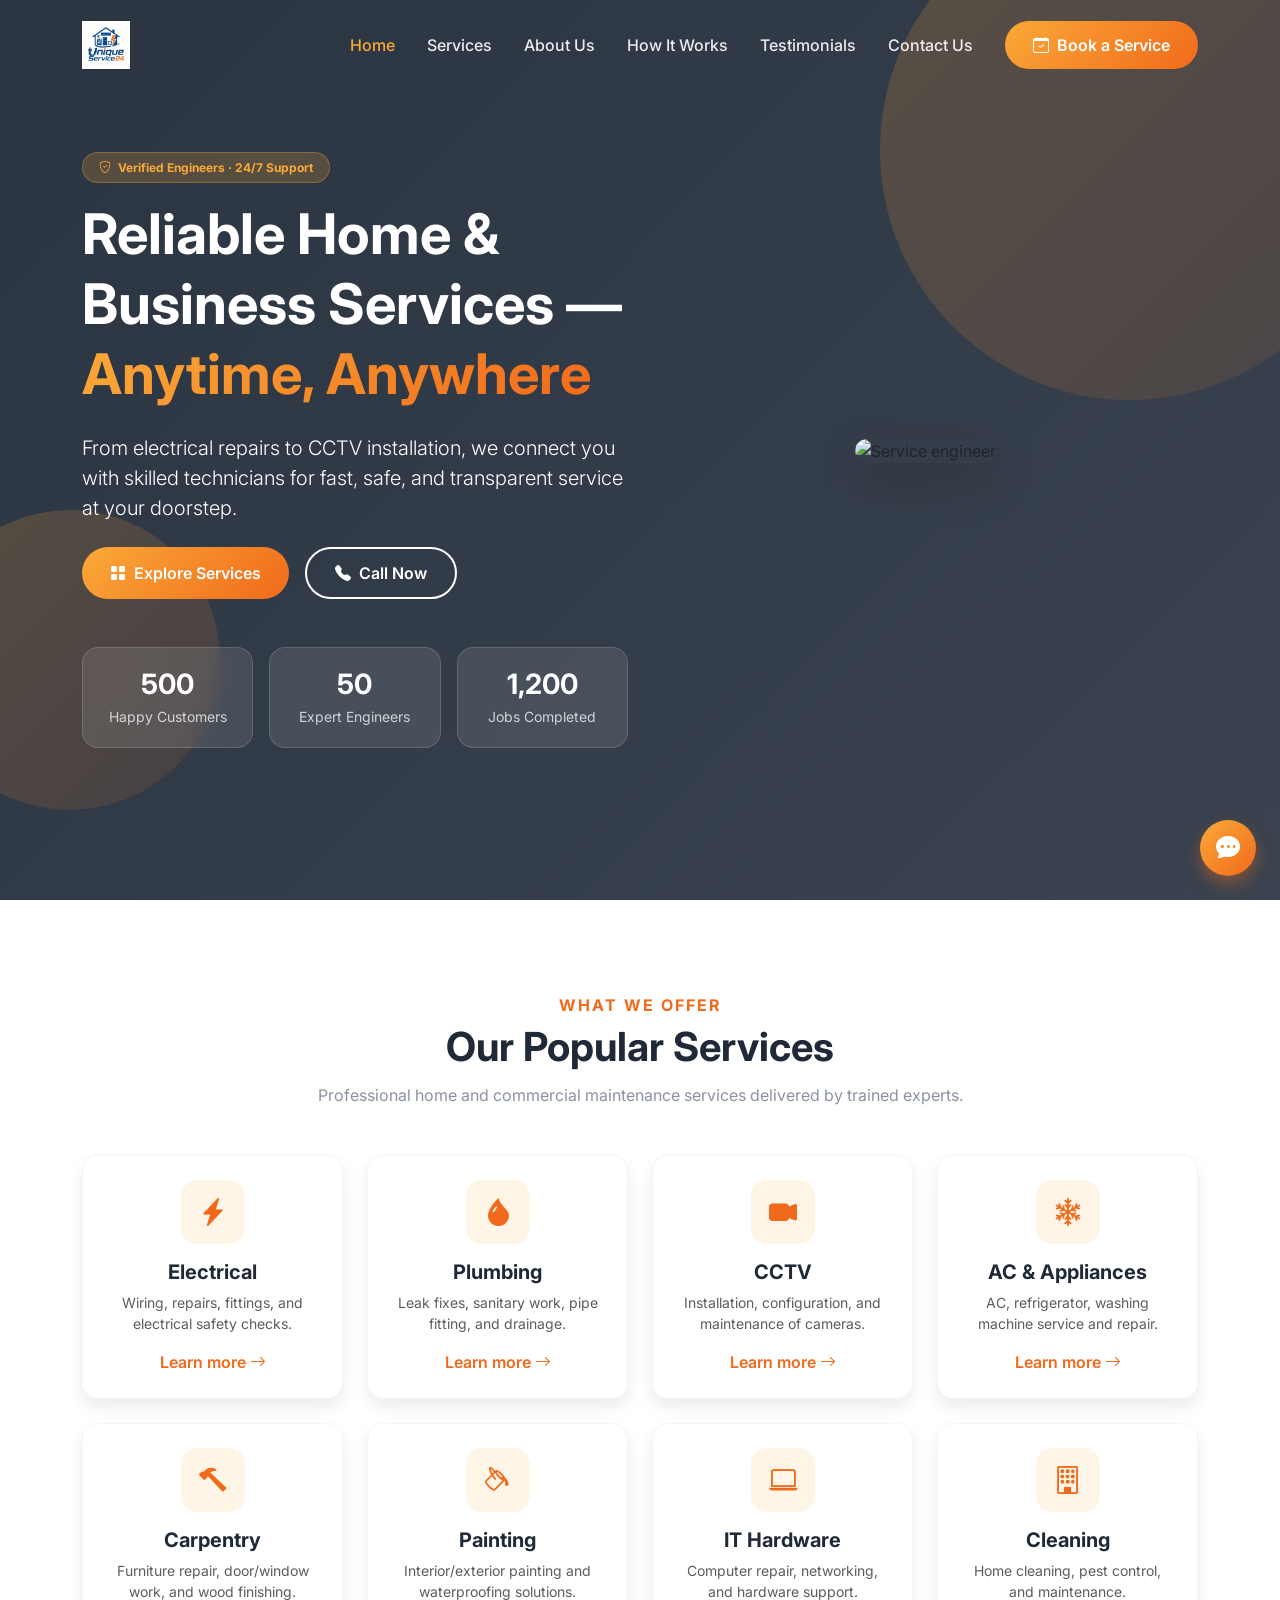
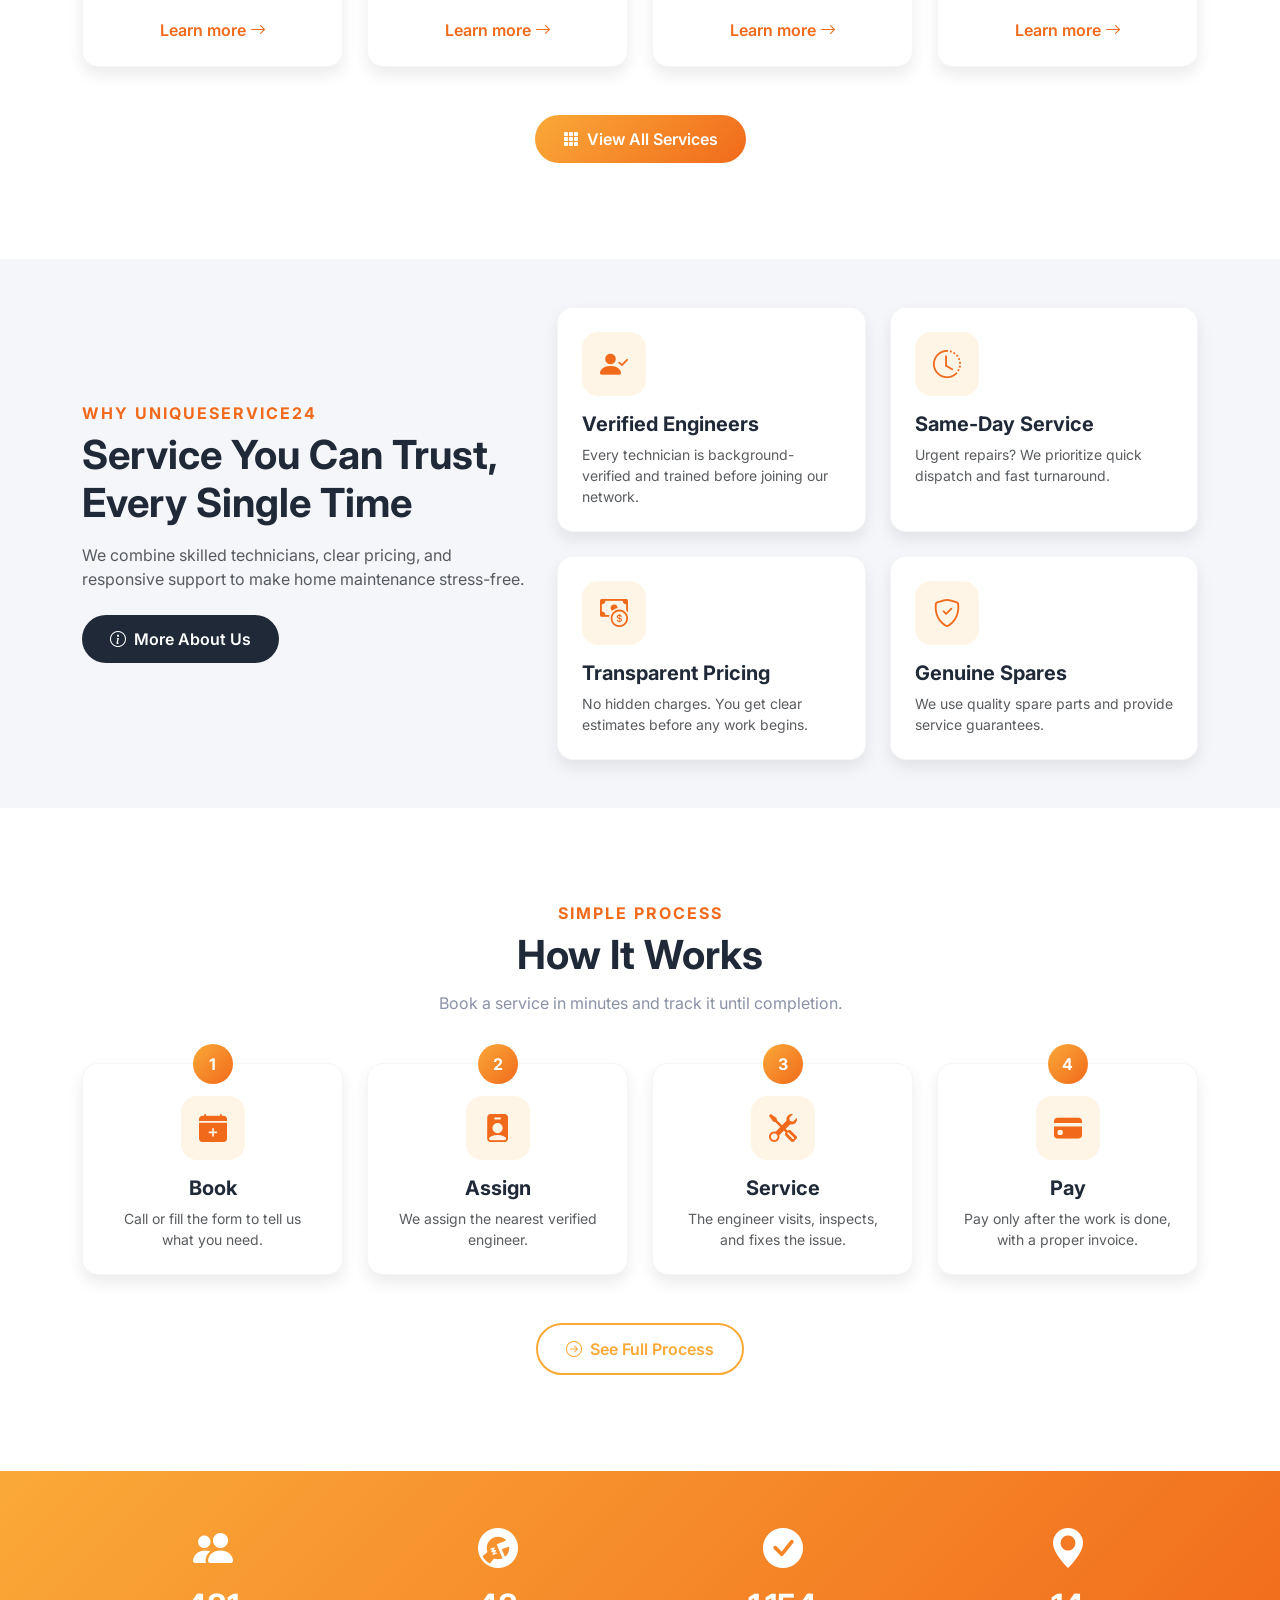
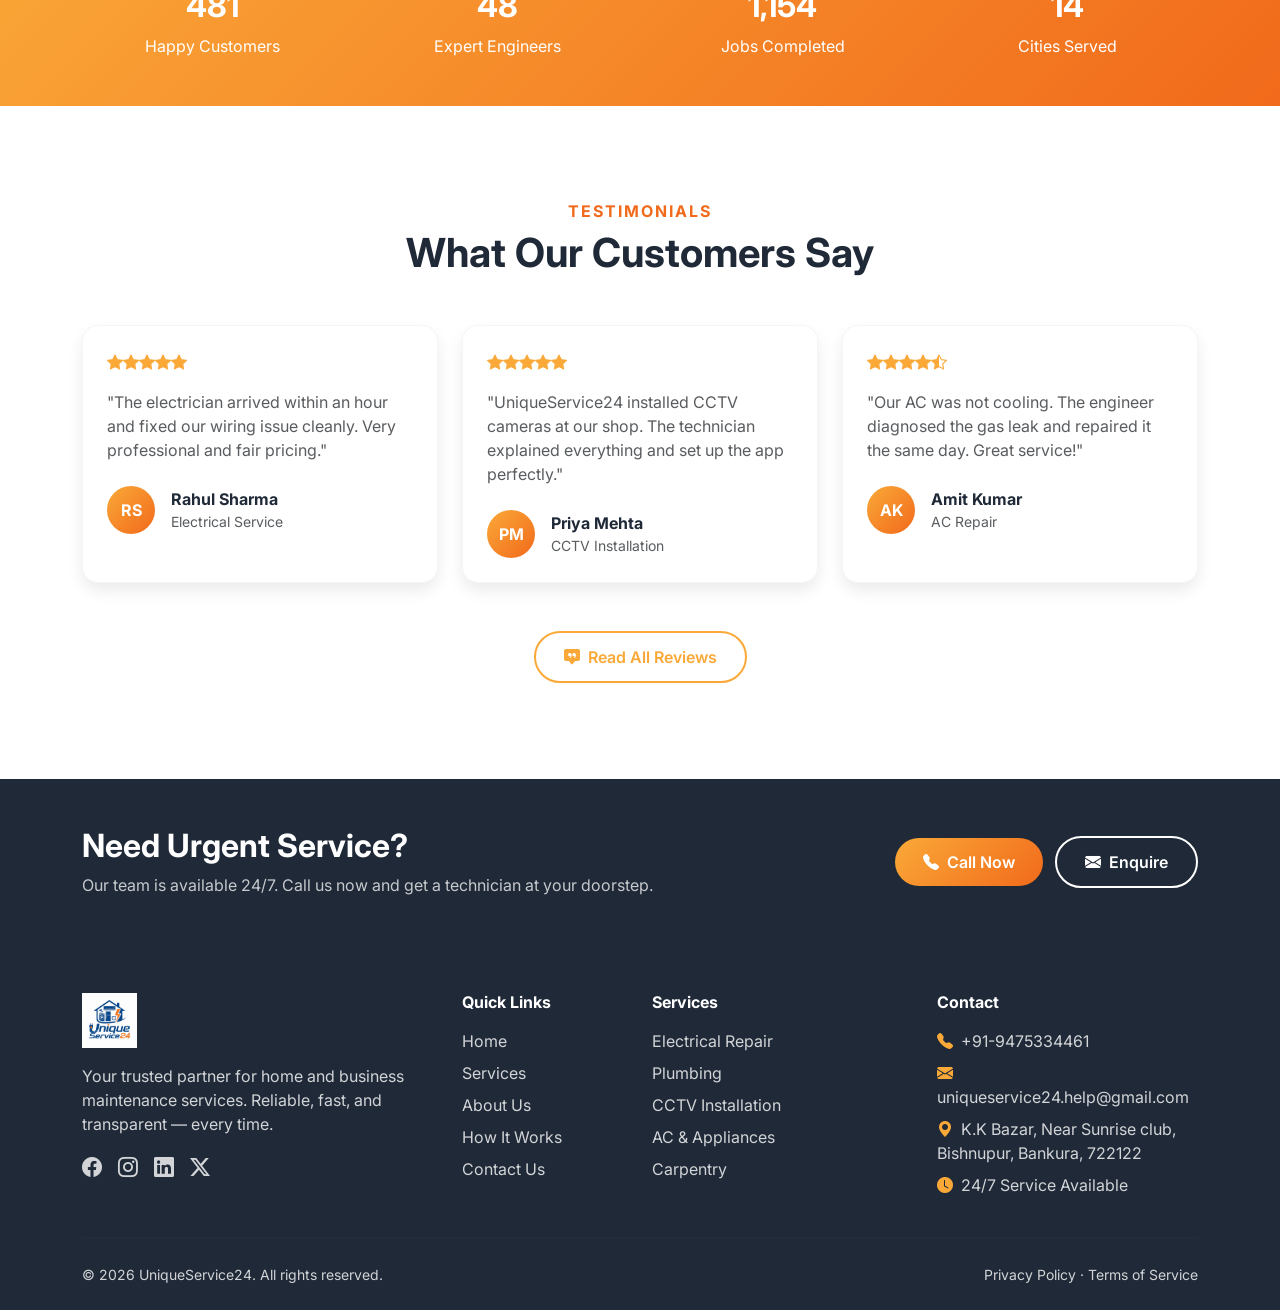
==== commit ecb93623: "Fix mobile menu visibility, step number badges, and update contact info Co-authored-by: Cursor <curs" ====
--- a/index.html
+++ b/index.html
@@ -401,9 +401,9 @@
                 <div class="col-lg-3 col-md-4">
                     <h6 class="text-white fw-bold mb-3">Contact</h6>
                     <ul class="list-unstyled">
-                        <li class="mb-2"><i class="bi bi-telephone-fill me-2" style="color: #FAA938;"></i>+91 XXXXX XXXXX</li>
+                        <li class="mb-2"><i class="bi bi-telephone-fill me-2" style="color: #FAA938;"></i>+91-9475334461</li>
                         <li class="mb-2"><i class="bi bi-envelope-fill me-2" style="color: #FAA938;"></i>uniqueservice24.help@gmail.com</li>
-                        <li class="mb-2"><i class="bi bi-geo-alt-fill me-2" style="color: #FAA938;"></i>Your City, India</li>
+                        <li class="mb-2"><i class="bi bi-geo-alt-fill me-2" style="color: #FAA938;"></i>K.K Bazar, Near Sunrise club, Bishnupur, Bankura, 722122</li>
                         <li class="mb-2"><i class="bi bi-clock-fill me-2" style="color: #FAA938;"></i>24/7 Service Available</li>
                     </ul>
                 </div>
--- a/css/styles.css
+++ b/css/styles.css
@@ -166,6 +166,34 @@
   color: var(--us24-orange) !important;
 }
 
+/* Mobile menu */
+@media (max-width: 991px) {
+  .us24-navbar .navbar-collapse {
+    background: rgba(31, 41, 55, 0.98);
+    backdrop-filter: blur(10px);
+    border-radius: 1rem;
+    padding: 1rem;
+    margin-top: 0.75rem;
+    box-shadow: 0 1rem 2rem rgba(0, 0, 0, 0.2);
+    border: 1px solid rgba(255, 255, 255, 0.08);
+  }
+
+  .us24-navbar.scrolled .navbar-collapse {
+    background: rgba(255, 255, 255, 0.98);
+    border-color: rgba(0, 0, 0, 0.06);
+  }
+
+  .us24-navbar.scrolled .nav-link {
+    color: var(--us24-navy) !important;
+  }
+}
+
+/* Step number badges */
+.us24-card:has(> .position-absolute.top-0.start-50.translate-middle) {
+  overflow: visible;
+  padding-top: 1.5rem;
+}
+
 /* Hero */
 .us24-hero {
   min-height: 100vh;
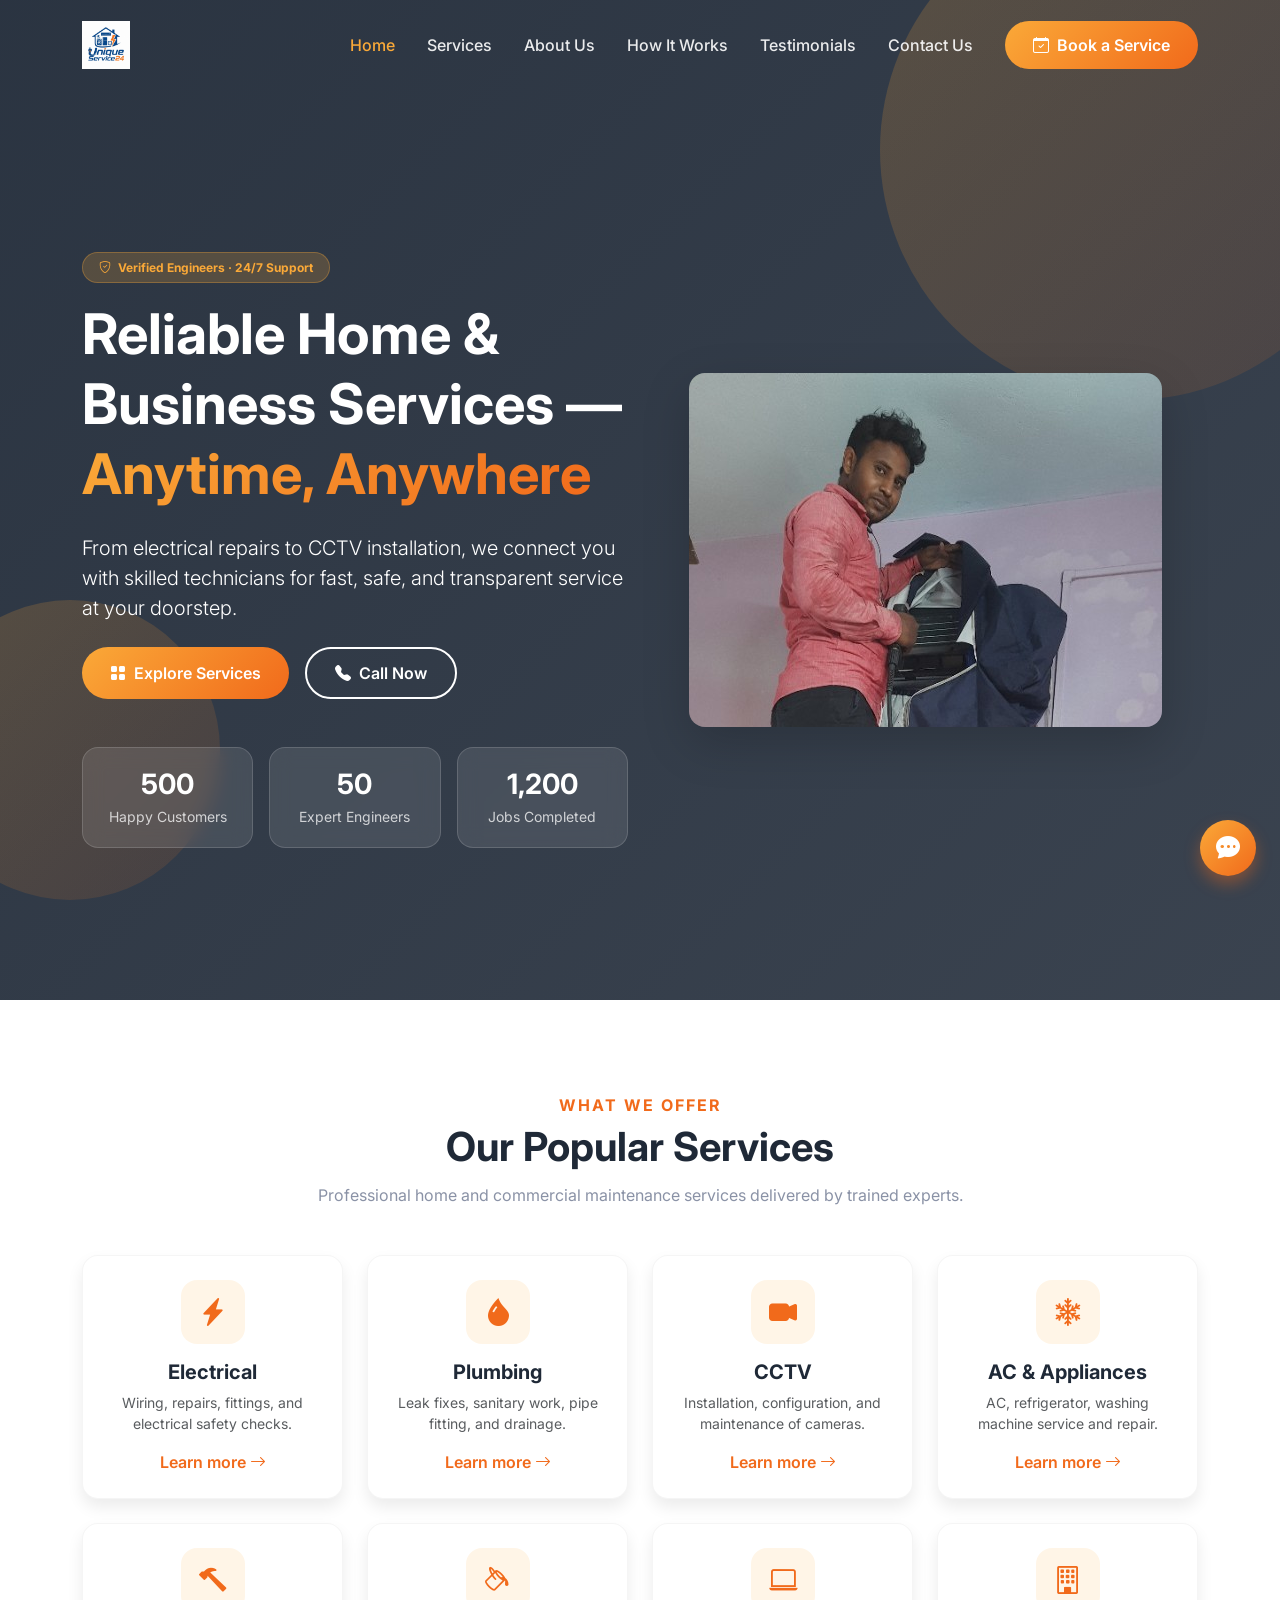
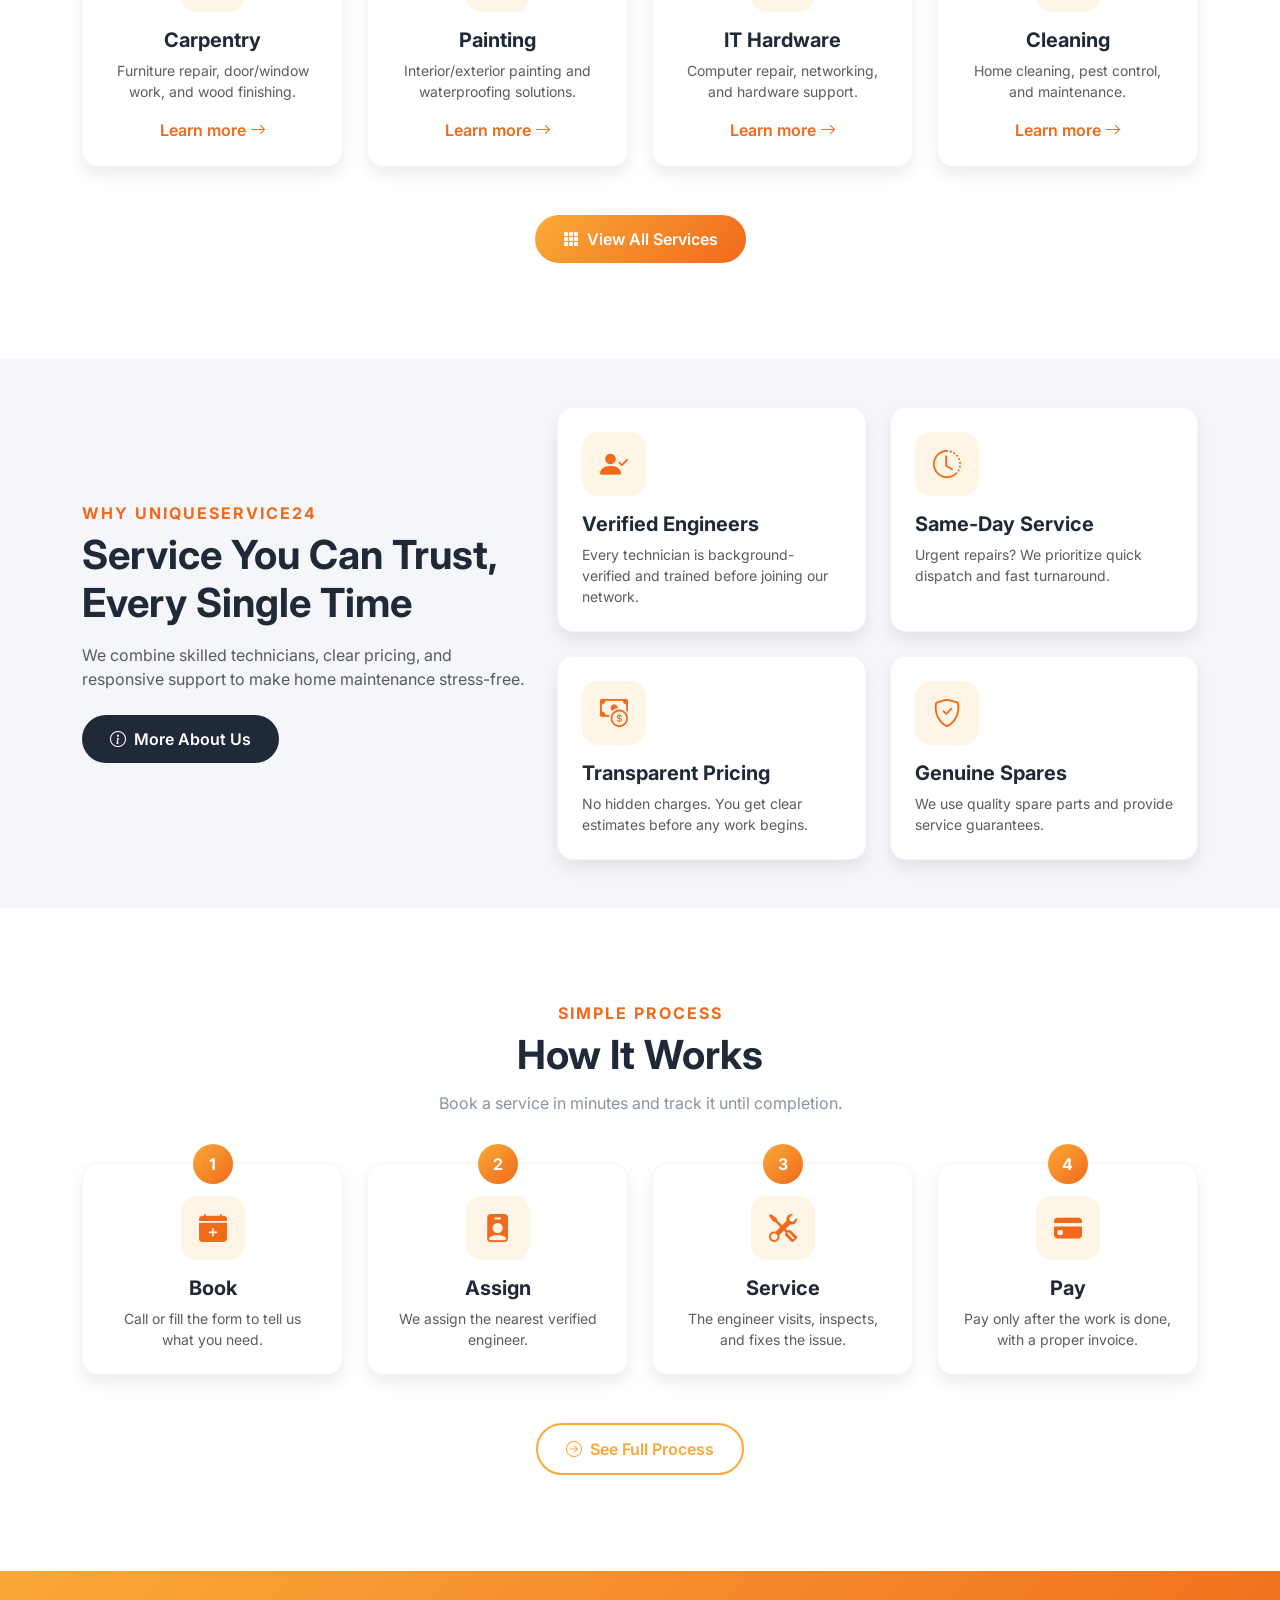
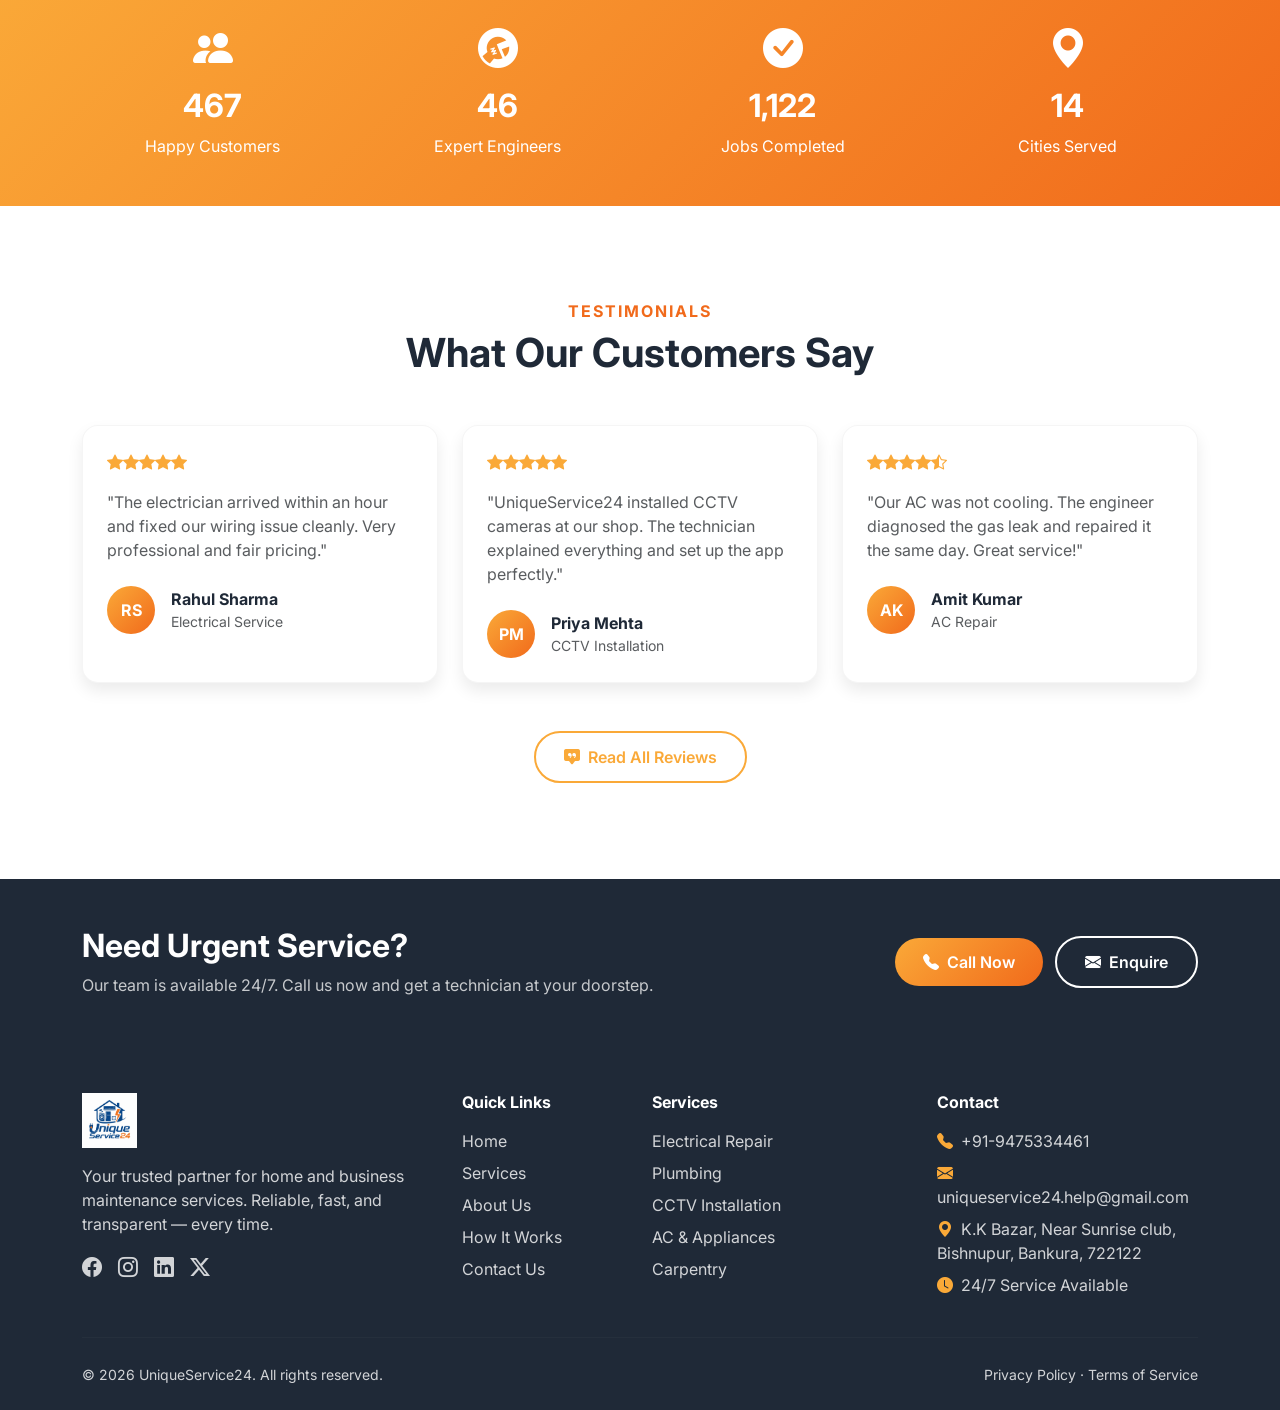
==== commit 85cfffad: "Update marketing site: Indian stock images, user service photo, mobile fixes, contact info, team sec" ====
--- a/index.html
+++ b/index.html
@@ -78,7 +78,7 @@
                     </div>
                 </div>
                 <div class="col-lg-6 text-center d-none d-lg-block" data-aos="fade-left">
-                    <img src="https://images.unsplash.com/photo-1621905252507-b35492cc74b4?auto=format&fit=crop&w=800&q=80" alt="Service engineer" class="img-fluid rounded-4 shadow-lg us24-hero-image">
+                    <img src="images/hero-ac-technician.jpg" alt="Service engineer" class="img-fluid rounded-4 shadow-lg us24-hero-image">
                 </div>
             </div>
         </div>
--- a/css/styles.css
+++ b/css/styles.css
@@ -14,6 +14,10 @@
   --us24-shadow-lg: 0 1rem 2rem rgba(0, 0, 0, 0.12);
 }
 
+html, body {
+  overflow-x: hidden;
+}
+
 body {
   font-family: 'Inter', system-ui, -apple-system, BlinkMacSystemFont, 'Segoe UI', Roboto, sans-serif;
   color: var(--us24-dark);
@@ -201,6 +205,13 @@
   display: flex;
   align-items: center;
   overflow: hidden;
+  padding-top: 100px;
+}
+
+@media (max-width: 991px) {
+  .us24-hero {
+    padding-top: 120px;
+  }
 }
 
 .us24-hero-bg {
@@ -262,6 +273,14 @@
   height: 220px;
   object-fit: cover;
   width: 100%;
+}
+
+/* How It Works step images - consistent crop */
+.us24-step-img {
+  width: 100%;
+  aspect-ratio: 4 / 3;
+  object-fit: cover;
+  object-position: center;
 }
 
 /* Forms */
